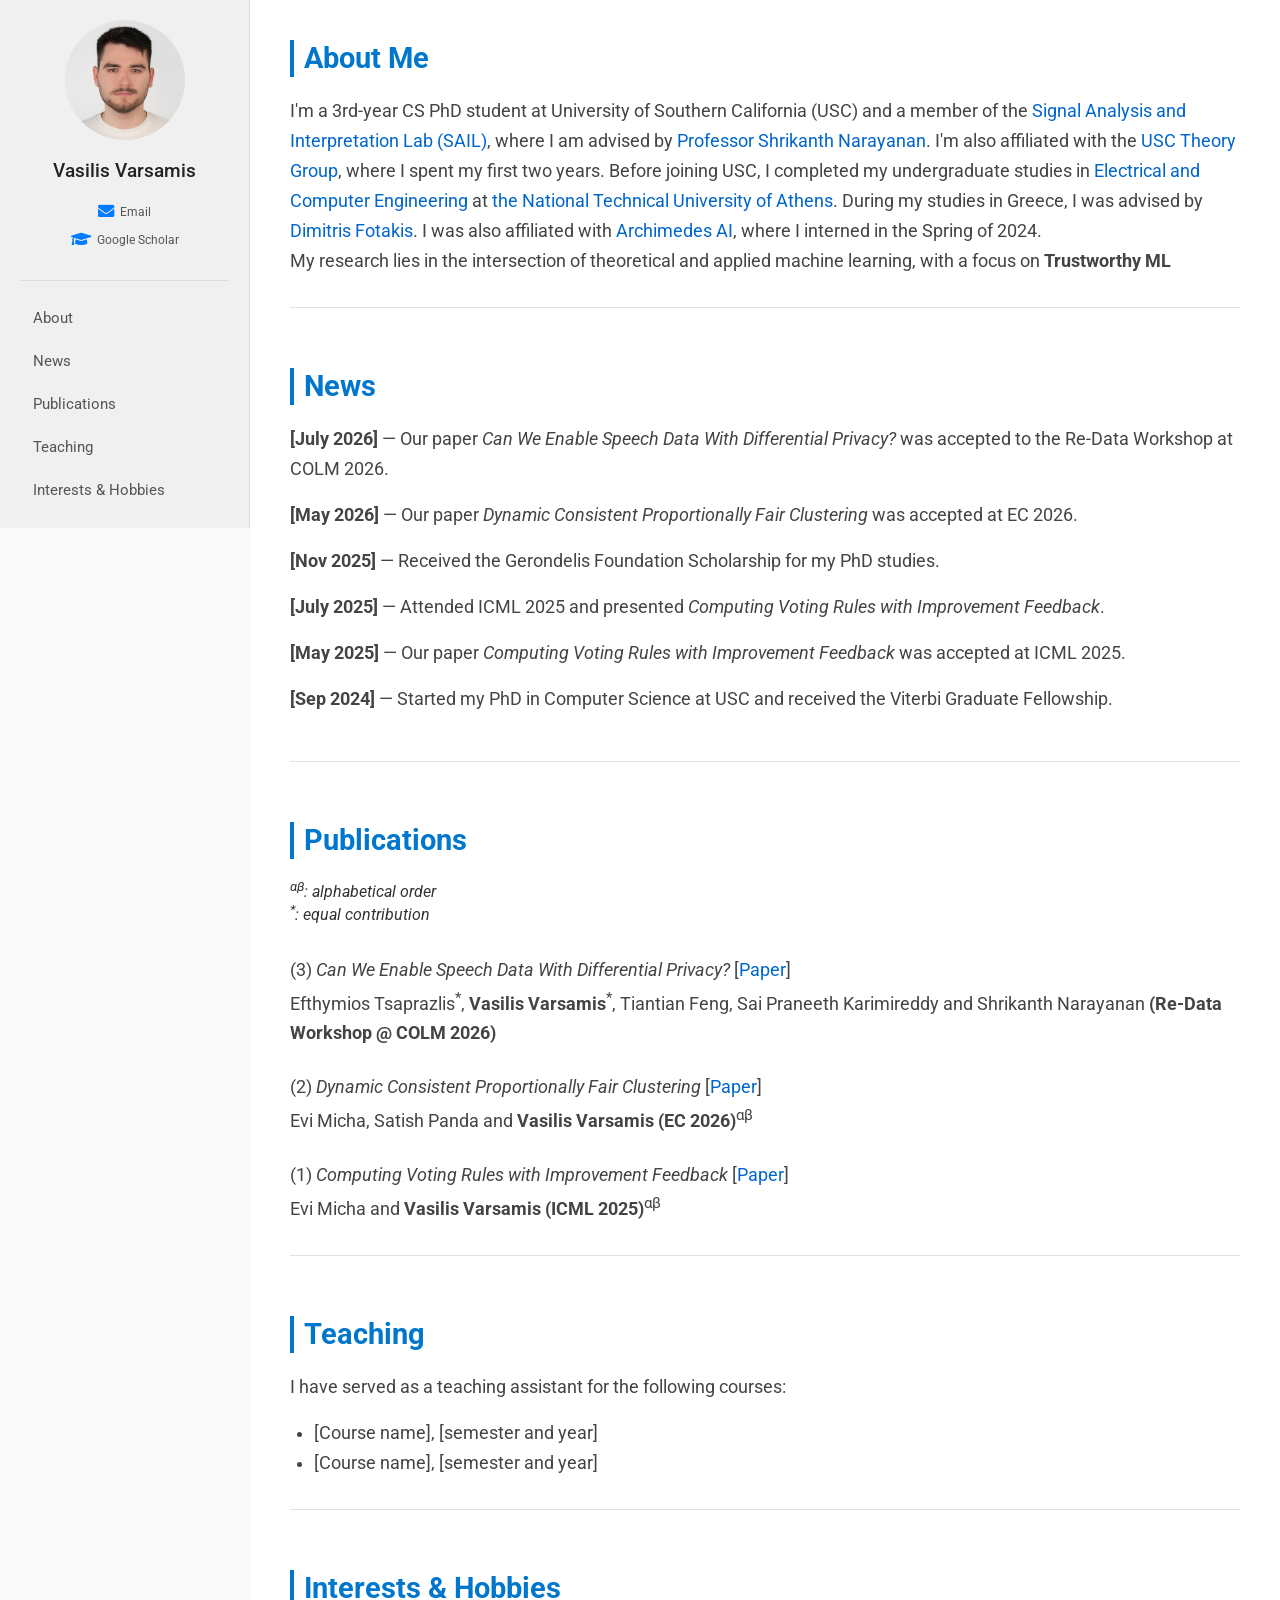
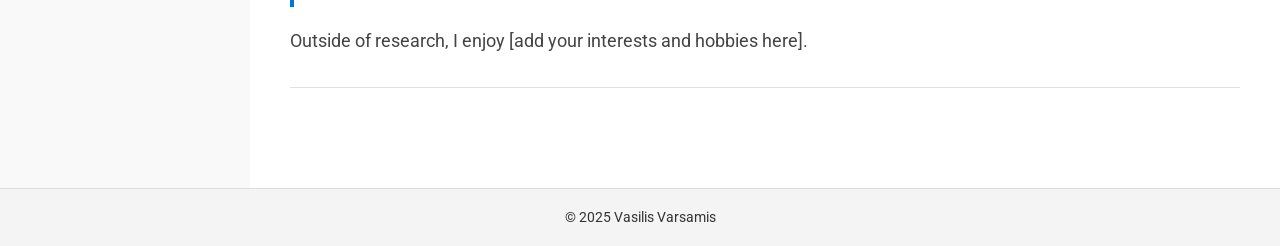
==== index.html @ f048202f "nav bar, new sections" ====
<!DOCTYPE html>
<html lang="en">
<head>
  <meta charset="UTF-8" />
  <meta name="viewport" content="width=device-width, initial-scale=1.0"/>
  <meta name="description" content="Vasilis Varsamis is a PhD student in Computer Science at the University of Southern California researching trustworthy machine learning." />
  <title>Vasilis Varsamis | Computer Science PhD Student</title>
  <link href="https://fonts.googleapis.com/css2?family=Roboto:wght@400;500&display=swap" rel="stylesheet"/>
  <link rel="stylesheet" href="https://cdnjs.cloudflare.com/ajax/libs/font-awesome/5.15.4/css/all.min.css"/>
  <link rel="stylesheet" href="styles.css"/>
</head>
<body>

<div class="container">
  <!-- Sidebar -->
  <aside class="sidebar">
    <img src="images/varsamis_photo.jpg" alt="Your Photo" class="profile-photo"/>
    <h1 class="name">Vasilis Varsamis</h1>
    <div class="contact-links">
      <div class="contact-item">
        <a href="mailto:varsamis@usc.edu" title="Email">
          <i class="fas fa-envelope"></i>
        </a>
        <span>Email</span>
      </div>
      <div class="contact-item">
        <a href="https://scholar.google.com/citations?hl=en&user=mpIuuyUAAAAJ" target="_blank" title="Google Scholar">
          <i class="fas fa-graduation-cap"></i>
        </a>
        <span>Google Scholar</span>
      </div>
    </div>
    <nav class="site-nav" aria-label="Main navigation">
      <a href="#about">About</a>
      <a href="#news">News</a>
      <a href="#publications">Publications</a>
      <a href="#teaching">Teaching</a>
      <a href="#interests">Interests &amp; Hobbies</a>
    </nav>
  </aside>

  <!-- Main content -->
  <main class="main-content">
    <section id="about" class="section">
      <div class="section-header">
        <h2 class="section-title">About Me</h2>
      </div>
      <div class="section-body">
        <p class="section-text">
          I'm a 3rd-year CS PhD student at University of Southern California (USC) and a member of the <a href="https://sail.usc.edu/">Signal Analysis and Interpretation Lab (SAIL)</a>, where I am advised by <a href="https://sail.usc.edu/people/shri.html">Professor Shrikanth Narayanan</a>.
          I'm also affiliated with the <a href="https://viterbi-web.usc.edu/~cstheory/">USC Theory Group</a>, where I spent my first two years.  Before joining USC, I completed my undergraduate studies in 
          <a href="https://www.ece.ntua.gr/en">Electrical and Computer Engineering</a> at 
          <a href="https://www.ntua.gr/en/">the National Technical University of Athens</a>. During my studies in Greece, I was advised by 
          <a href="http://www.softlab.ntua.gr/~fotakis/">Dimitris Fotakis</a>. 
          I was also affiliated with <a href = "https://archimedesai.gr/en/"> Archimedes AI</a>, where I interned
          in the Spring of 2024.
          <br/>
          My research lies in the intersection of theoretical and applied machine learning, with a focus on <strong>Trustworthy ML</strong> 
        </p>
      </div>
    </section>

      <section id="news" class="section">
      <div class="section-header">
        <h2 class="section-title">News</h2>
      </div>
      <div class="section-body">
        <ul style="list-style: none; padding-left: 0; margin: 0;">
          <li class="section-text" style="margin-bottom: 1rem;">
            <strong>[July 2026]</strong> &mdash; Our paper
            <em>Can We Enable Speech Data With Differential Privacy?</em>
            was accepted to the Re-Data Workshop at COLM 2026.
          </li>
          <li class="section-text" style="margin-bottom: 1rem;">
            <strong>[May 2026]</strong> &mdash; Our paper
            <em>Dynamic Consistent Proportionally Fair Clustering</em>
            was accepted at EC 2026.
          </li>
          <li class="section-text" style="margin-bottom: 1rem;">
            <strong>[Nov 2025]</strong> &mdash; Received the Gerondelis Foundation Scholarship for my PhD studies.
          </li>
          <li class="section-text" style="margin-bottom: 1rem;">
            <strong>[July 2025]</strong> &mdash; Attended ICML 2025 and presented
            <em>Computing Voting Rules with Improvement Feedback</em>.
          </li>
          <li class="section-text" style="margin-bottom: 1rem;">
            <strong>[May 2025]</strong> &mdash; Our paper
            <em>Computing Voting Rules with Improvement Feedback</em>
            was accepted at ICML 2025.
          </li>
          <li class="section-text" style="margin-bottom: 1rem;">
            <strong>[Sep 2024]</strong> &mdash; Started my PhD in Computer Science at USC and received the Viterbi Graduate Fellowship.
          </li>
          <!--
          <li class="section-text" style="margin-bottom: 1rem;">
            <strong>[MMM YYYY]</strong> &mdash; [EVENT].
          </li>
          -->
        </ul>
      </div>
    </section>
      <section id="publications" class="section">
      <div class="section-header">
        <h2 class="section-title">Publications</h2>
        <p class="section-note" style="margin-bottom: 2rem;">
          <em><sup>&alpha;&beta;</sup>: alphabetical order</em><br />
          <em><sup>*</sup>: equal contribution</em>
        </p>
      </div>
      <div class="section-body">
        <p class="section-text" style="margin-bottom: 1.5rem;">
          (3) <em>Can We Enable Speech Data With Differential Privacy?</em>
          [<a href="#">Paper</a>]<br />
          Efthymios Tsaprazlis<sup>*</sup>, <strong>Vasilis Varsamis</strong><sup>*</sup>,
          Tiantian Feng, Sai Praneeth Karimireddy and Shrikanth Narayanan
          <strong>(Re-Data Workshop @ COLM 2026)</strong>
        </p>
        <p class="section-text" style="margin-bottom: 1.5rem;">
          (2) <em>Dynamic Consistent Proportionally Fair Clustering</em>
          [<a href="#">Paper</a>]<br />
          Evi Micha, Satish Panda and <strong>Vasilis Varsamis</strong>
          <strong>(EC 2026)</strong><sup>&alpha;&beta;</sup>
        </p>
        <p class="section-text">
          (1) <em>Computing Voting Rules with Improvement Feedback</em>
          [<a href="https://arxiv.org/abs/2502.12542">Paper</a>]<br />
          Evi Micha and <strong>Vasilis Varsamis</strong>
          <strong>(ICML 2025)</strong><sup>&alpha;&beta;</sup>
        </p>
      </div>
    </section>

    <section id="teaching" class="section">
      <div class="section-header">
        <h2 class="section-title">Teaching</h2>
      </div>
      <div class="section-body">
        <p class="section-text">
          I have served as a teaching assistant for the following courses:
        </p>
        <ul class="section-list">
          <li class="section-text">[Course name], [semester and year]</li>
          <li class="section-text">[Course name], [semester and year]</li>
        </ul>
      </div>
    </section>

    <section id="interests" class="section">
      <div class="section-header">
        <h2 class="section-title">Interests &amp; Hobbies</h2>
      </div>
      <div class="section-body">
        <p class="section-text">
          Outside of research, I enjoy [add your interests and hobbies here].
        </p>
      </div>
    </section>
  </main>
</div>

<footer>
  <p>&copy; 2025 Vasilis Varsamis</p>
</footer>

</body>
</html>
---- styles.css ----
* {
  margin: 0;
  padding: 0;
  box-sizing: border-box;
}

html, body {
  height: 100%;
}

body {
  font-family: 'Roboto', sans-serif;
  background-color: #f9f9f9;
  color: #333;
}

.container {
  display: flex;
  min-height: 100vh;
  flex-direction: row;
  align-items: flex-start;
}

/* Sidebar */
.sidebar {
  width: 250px;
  background-color: #f0f0f0;
  padding: 20px;
  text-align: center;
  border-right: 1px solid #ddd;
}

.profile-photo {
  width: 120px;
  height: 120px;
  border-radius: 50%;
  object-fit: cover;
  margin-bottom: 15px;
}

.name {
  font-size: 1.2em;
  font-weight: 500;
  margin-bottom: 20px;
  color: #222;
}

/* Contact */
.contact-links {
  font-size: 0.85em;
}

.contact-item {
  display: flex;
  align-items: center;
  justify-content: center;
  margin: 8px 0;
  gap: 6px;
  color: #555;
}

.contact-item a {
  color: #007bff;
  font-size: 1.2em;
  text-decoration: none;
  transition: transform 0.2s ease;
}

.contact-item a:hover {
  color: #0056b3;
  transform: scale(1.15);
}

.contact-item span {
  font-size: 0.9em;
}

.site-nav {
  display: flex;
  flex-direction: column;
  gap: 8px;
  margin-top: 30px;
  padding-top: 20px;
  border-top: 1px solid #ddd;
  text-align: left;
}

.site-nav a {
  display: block;
  padding: 8px 10px;
  border-left: 3px solid transparent;
  color: #555;
  font-size: 0.95em;
}

.site-nav a:hover,
.site-nav a:focus {
  color: #0066cc;
  border-left-color: #0077cc;
  background-color: #e7f2fb;
}

/* Main Content */
.main-content {
  flex: 1;
  padding: 40px;
  background-color: white;
}

/* Section layout */
.section {
  margin-bottom: 60px;
  padding-bottom: 30px;
  border-bottom: 1px solid #e0e0e0;
}

.section-title {
  display: block;
  font-size: 1.8em;
  margin-bottom: 20px;
  color: #0077cc;
  border-left: 4px solid #0077cc;
  padding-left: 10px;
  width: 100%;
  line-height: 1.3;
}

.section-text {
  font-size: 1.1em;
  line-height: 1.7;
  color: #444;
}

.section-list {
  margin: 1rem 0 0 1.5rem;
}

a {
  color: #0066cc;
  text-decoration: none;
  border-bottom: 1px dotted transparent;
  transition: all 0.2s ease;
}

a:hover {
  color: #003f7f;
  border-bottom: 1px dotted #003f7f;
}

/* Footer */
footer {
  text-align: center;
  padding: 20px;
  font-size: 0.9em;
  background: #f4f4f4;
  border-top: 1px solid #ddd;
}

@media (max-width: 700px) {
  .container {
    display: block;
  }

  .sidebar {
    width: 100%;
    border-right: 0;
    border-bottom: 1px solid #ddd;
  }

  .site-nav {
    flex-direction: row;
    flex-wrap: wrap;
    justify-content: center;
    text-align: center;
  }

  .site-nav a {
    border-left: 0;
    border-bottom: 3px solid transparent;
  }

  .site-nav a:hover,
  .site-nav a:focus {
    border-bottom-color: #0077cc;
    border-left-color: transparent;
  }

  .main-content {
    padding: 28px 20px;
  }
}
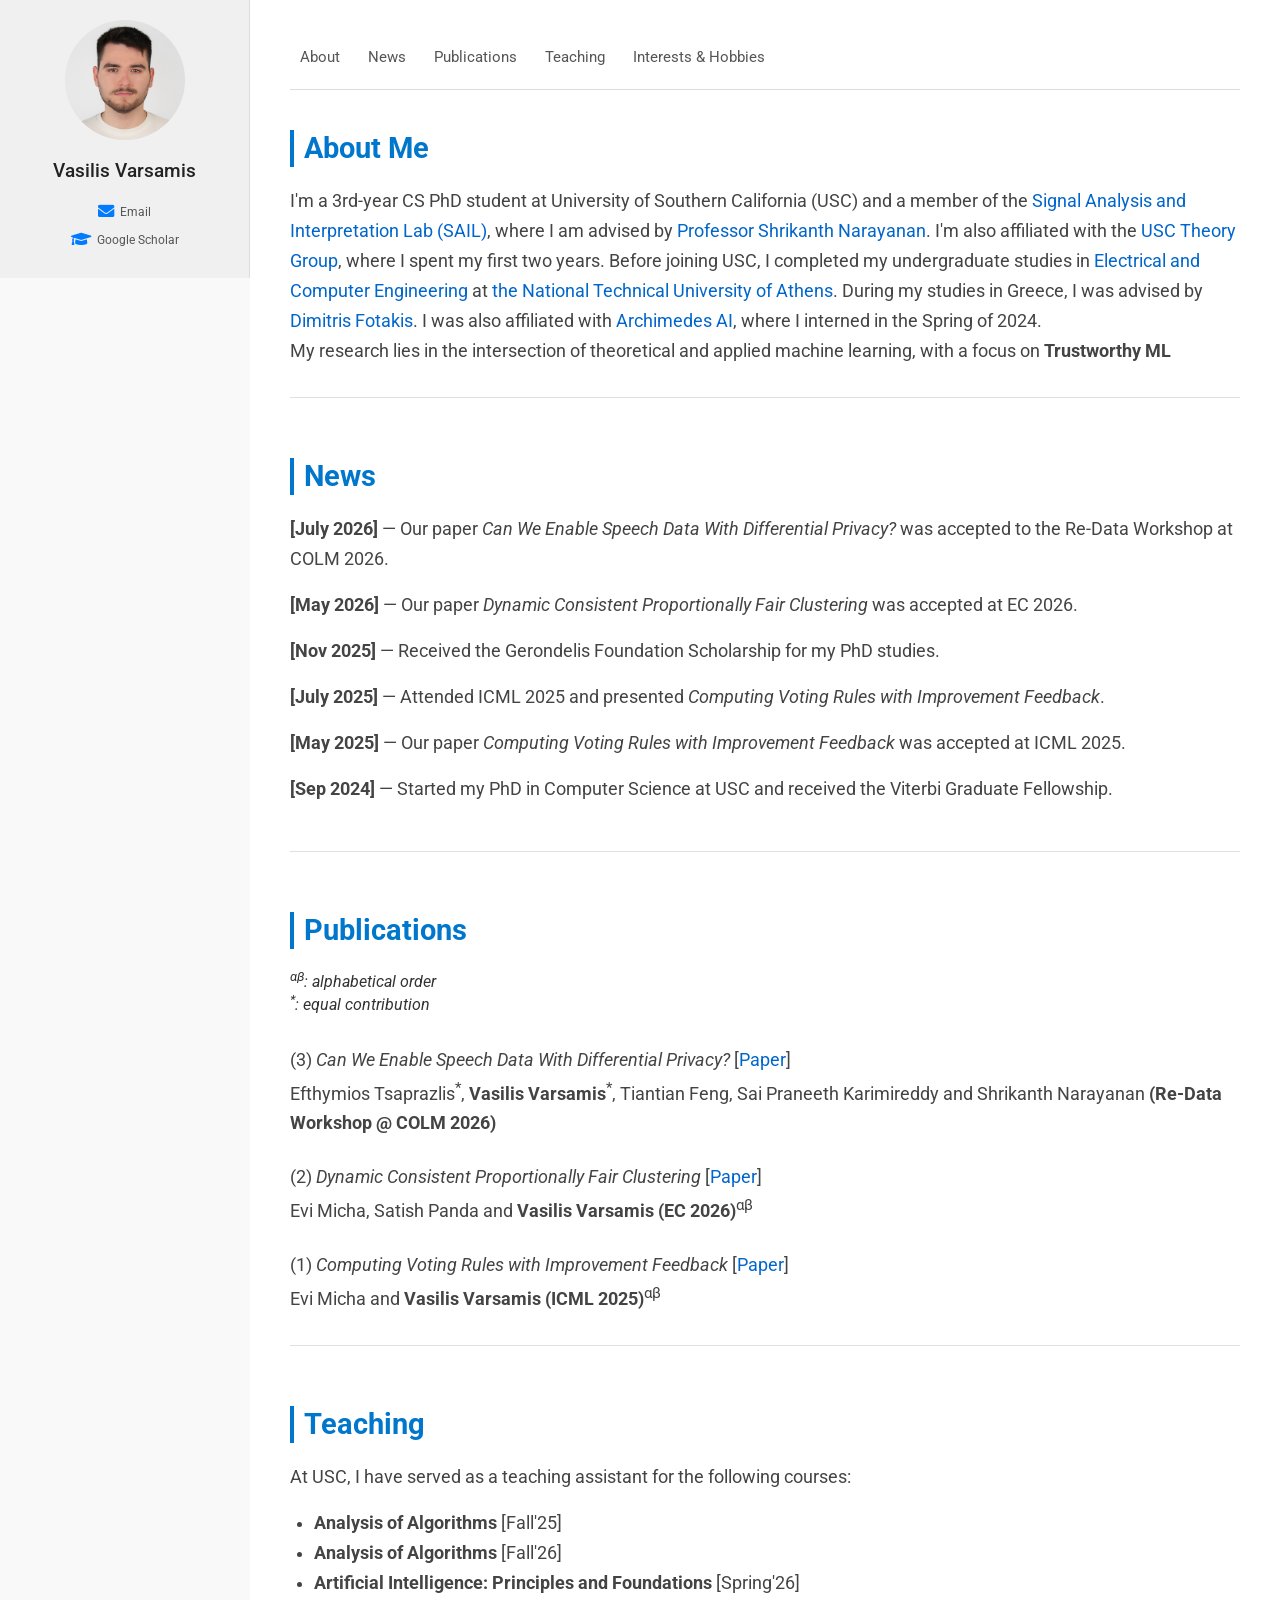
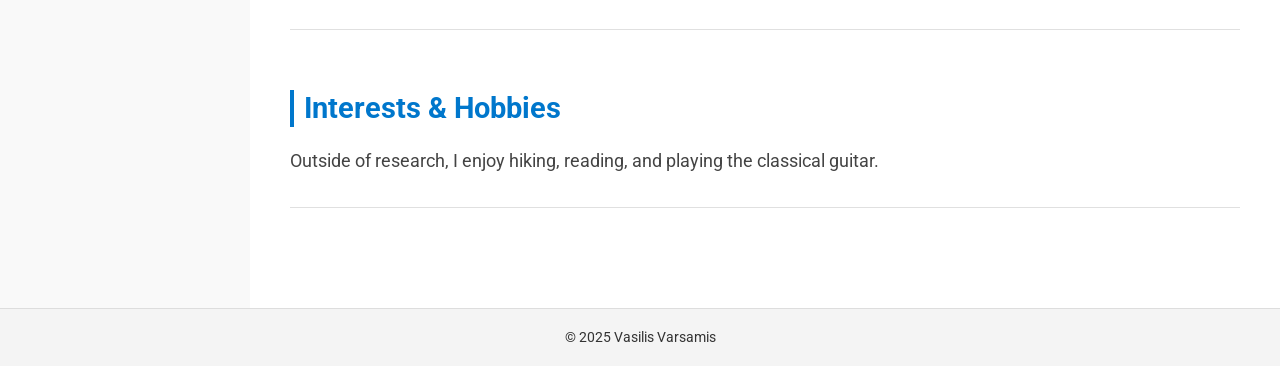
==== commit 4dc72cb8: "changes" ====
--- a/index.html
+++ b/index.html
@@ -30,6 +30,10 @@
         <span>Google Scholar</span>
       </div>
     </div>
+  </aside>
+
+  <!-- Main content -->
+  <main class="main-content">
     <nav class="site-nav" aria-label="Main navigation">
       <a href="#about">About</a>
       <a href="#news">News</a>
@@ -37,10 +41,7 @@
       <a href="#teaching">Teaching</a>
       <a href="#interests">Interests &amp; Hobbies</a>
     </nav>
-  </aside>
 
-  <!-- Main content -->
-  <main class="main-content">
     <section id="about" class="section">
       <div class="section-header">
         <h2 class="section-title">About Me</h2>
@@ -136,11 +137,12 @@
       </div>
       <div class="section-body">
         <p class="section-text">
-          I have served as a teaching assistant for the following courses:
+          At USC, I have served as a teaching assistant for the following courses:
         </p>
         <ul class="section-list">
-          <li class="section-text">[Course name], [semester and year]</li>
-          <li class="section-text">[Course name], [semester and year]</li>
+          <li class="section-text"><strong>Analysis of Algorithms</strong> [Fall'25]</li>
+          <li class="section-text"><strong>Analysis of Algorithms</strong> [Fall'26]</li>
+          <li class="section-text"><strong>Artificial Intelligence: Principles and Foundations</strong> [Spring'26]</li>
         </ul>
       </div>
     </section>
@@ -151,7 +153,7 @@
       </div>
       <div class="section-body">
         <p class="section-text">
-          Outside of research, I enjoy [add your interests and hobbies here].
+          Outside of research, I enjoy hiking, reading, and playing the classical guitar.
         </p>
       </div>
     </section>
--- a/styles.css
+++ b/styles.css
@@ -77,18 +77,18 @@
 
 .site-nav {
   display: flex;
-  flex-direction: column;
-  gap: 8px;
-  margin-top: 30px;
-  padding-top: 20px;
-  border-top: 1px solid #ddd;
-  text-align: left;
+  flex-wrap: wrap;
+  gap: 4px 8px;
+  margin-bottom: 40px;
+  padding-bottom: 12px;
+  border-bottom: 1px solid #ddd;
+  text-align: center;
 }
 
 .site-nav a {
   display: block;
   padding: 8px 10px;
-  border-left: 3px solid transparent;
+  border-bottom: 3px solid transparent;
   color: #555;
   font-size: 0.95em;
 }
@@ -96,7 +96,7 @@
 .site-nav a:hover,
 .site-nav a:focus {
   color: #0066cc;
-  border-left-color: #0077cc;
+  border-bottom-color: #0077cc;
   background-color: #e7f2fb;
 }
 
@@ -168,21 +168,7 @@
   }
 
   .site-nav {
-    flex-direction: row;
-    flex-wrap: wrap;
     justify-content: center;
-    text-align: center;
-  }
-
-  .site-nav a {
-    border-left: 0;
-    border-bottom: 3px solid transparent;
-  }
-
-  .site-nav a:hover,
-  .site-nav a:focus {
-    border-bottom-color: #0077cc;
-    border-left-color: transparent;
   }
 
   .main-content {
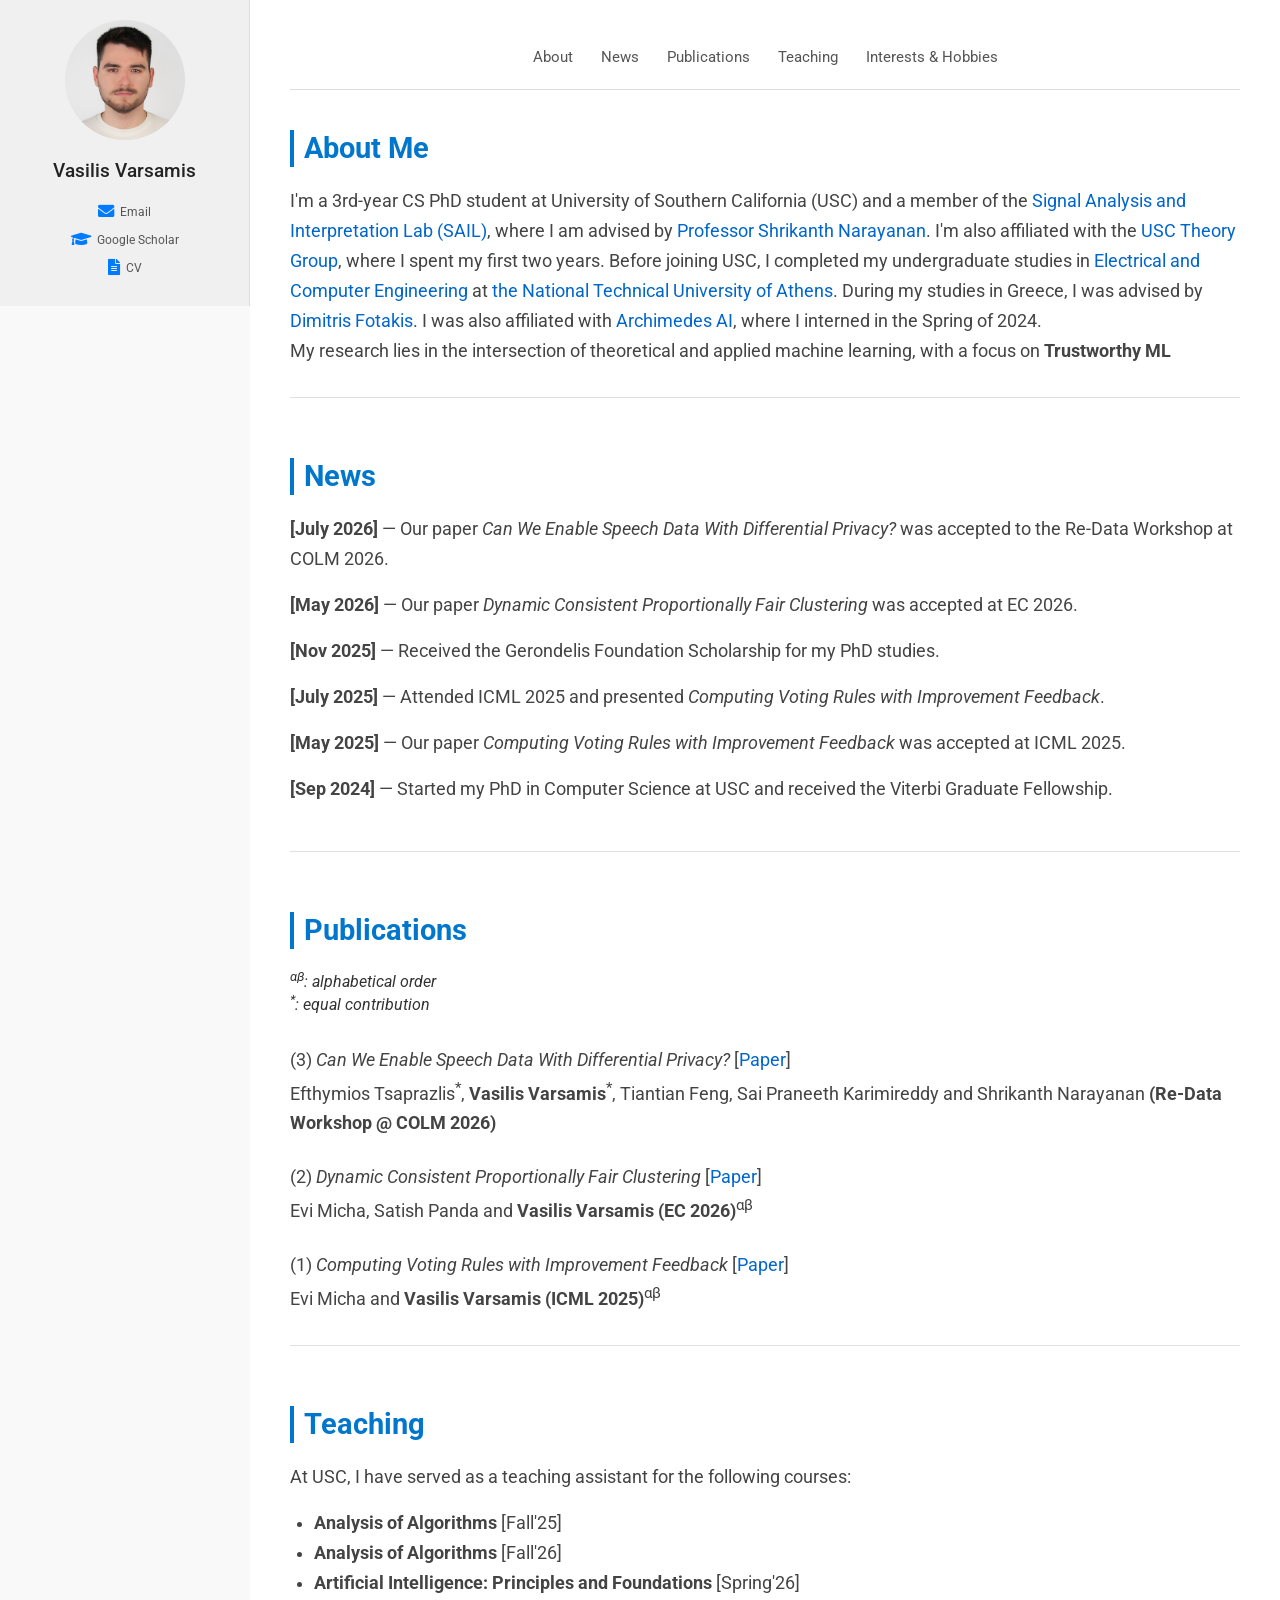
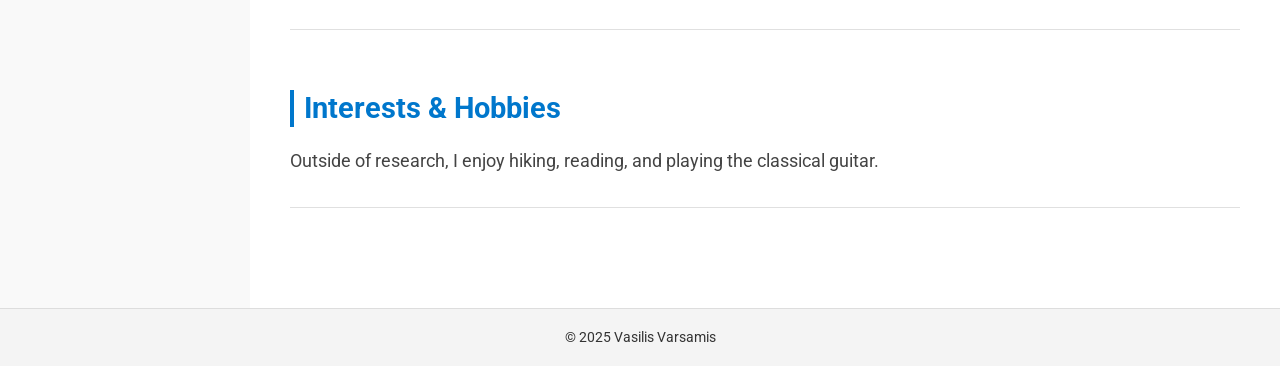
==== commit b953adf5: "fixed bug navbar" ====
--- a/index.html
+++ b/index.html
@@ -28,6 +28,12 @@
           <i class="fas fa-graduation-cap"></i>
         </a>
         <span>Google Scholar</span>
+      </div>
+      <div class="contact-item">
+        <a href="cv.pdf" target="_blank" rel="noopener" title="Curriculum Vitae">
+          <i class="fas fa-file-alt"></i>
+        </a>
+        <span>CV</span>
       </div>
     </div>
   </aside>
--- a/styles.css
+++ b/styles.css
@@ -77,7 +77,10 @@
 
 .site-nav {
   display: flex;
-  flex-wrap: wrap;
+  flex-direction: row;
+  align-items: center;
+  justify-content: center;
+  flex-wrap: nowrap;
   gap: 4px 8px;
   margin-bottom: 40px;
   padding-bottom: 12px;
@@ -168,6 +171,7 @@
   }
 
   .site-nav {
+    flex-wrap: wrap;
     justify-content: center;
   }
 
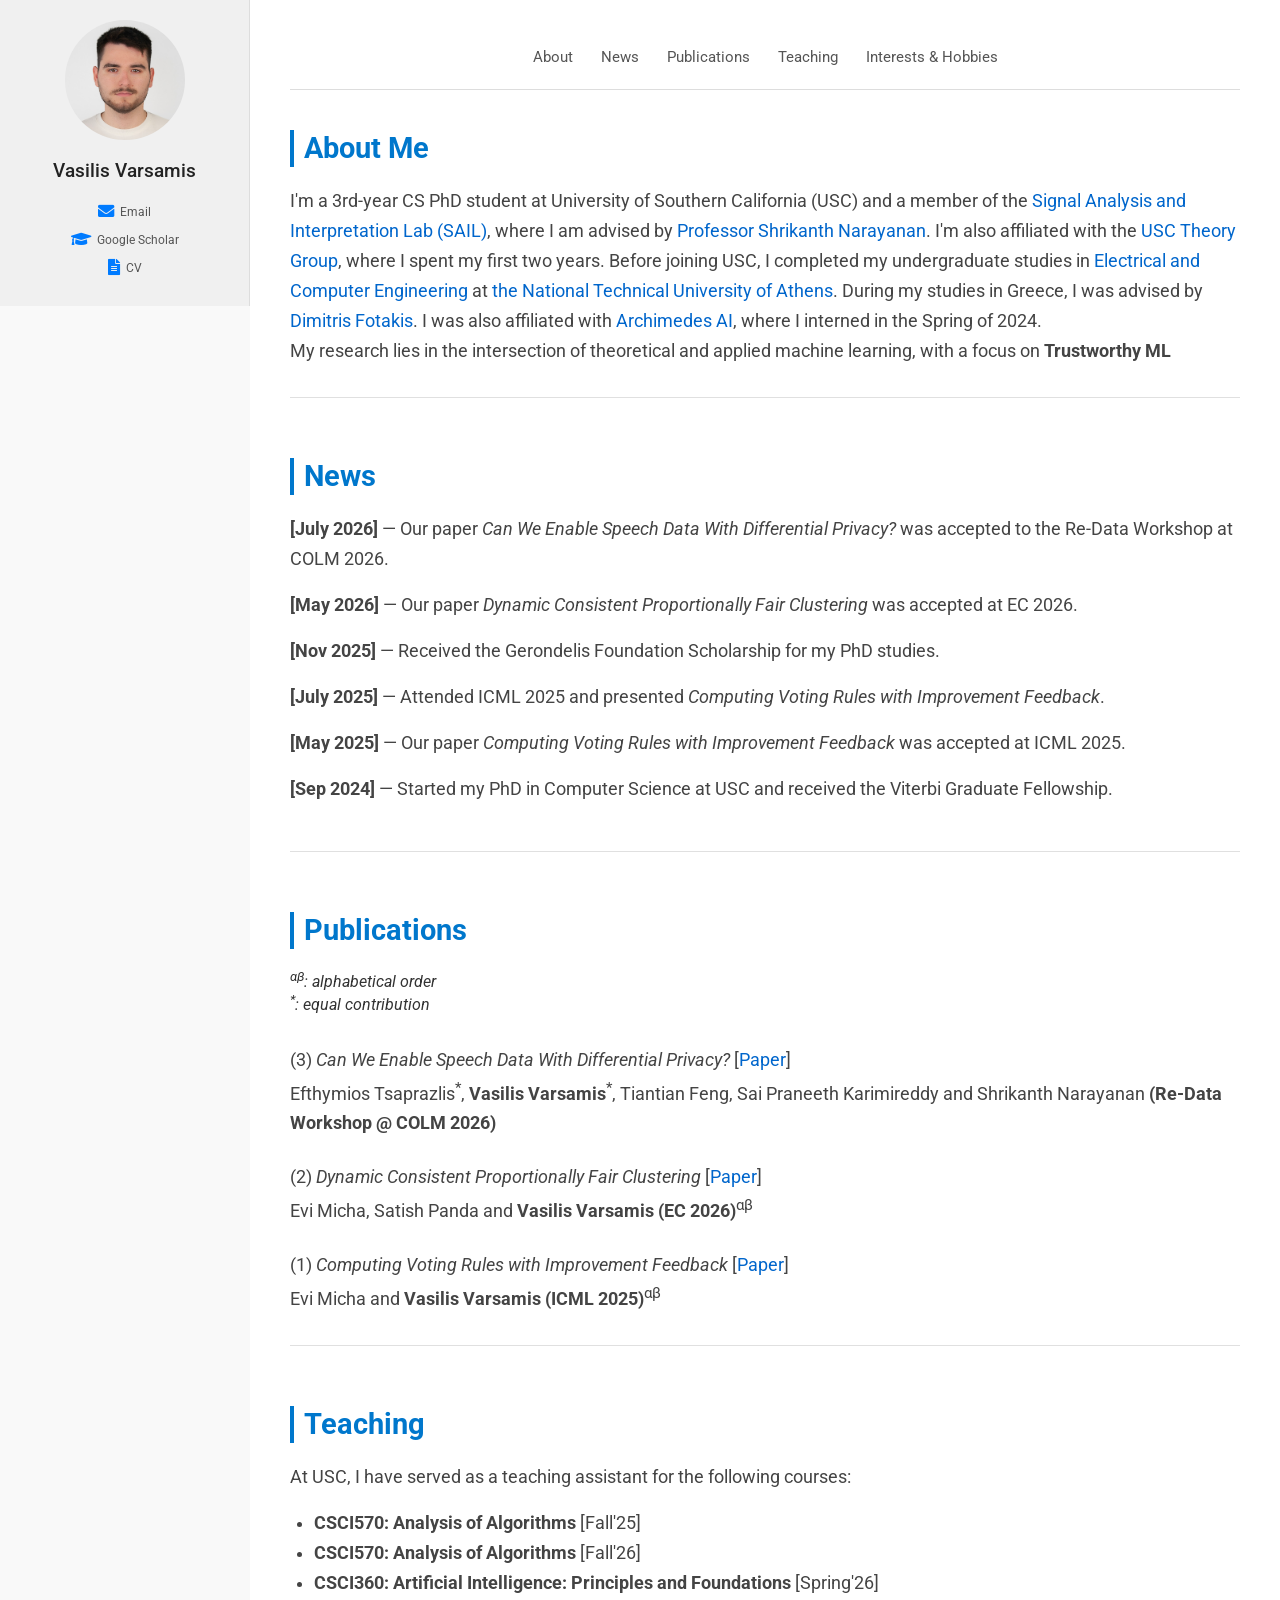
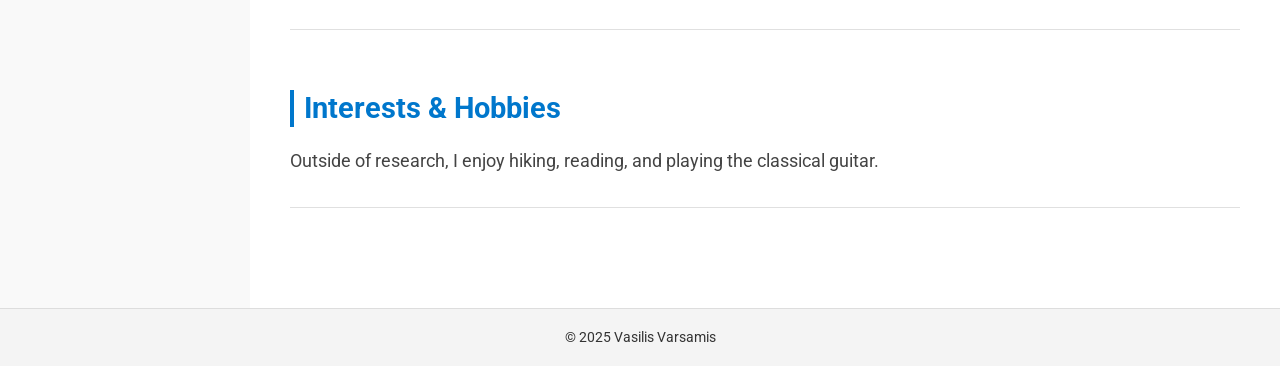
==== commit c1093ea9: "changed courses" ====
--- a/index.html
+++ b/index.html
@@ -146,9 +146,9 @@
           At USC, I have served as a teaching assistant for the following courses:
         </p>
         <ul class="section-list">
-          <li class="section-text"><strong>Analysis of Algorithms</strong> [Fall'25]</li>
-          <li class="section-text"><strong>Analysis of Algorithms</strong> [Fall'26]</li>
-          <li class="section-text"><strong>Artificial Intelligence: Principles and Foundations</strong> [Spring'26]</li>
+          <li class="section-text"><strong>CSCI570: Analysis of Algorithms</strong> [Fall'25]</li>
+          <li class="section-text"><strong>CSCI570: Analysis of Algorithms</strong> [Fall'26]</li>
+          <li class="section-text"><strong>CSCI360: Artificial Intelligence: Principles and Foundations</strong> [Spring'26]</li>
         </ul>
       </div>
     </section>
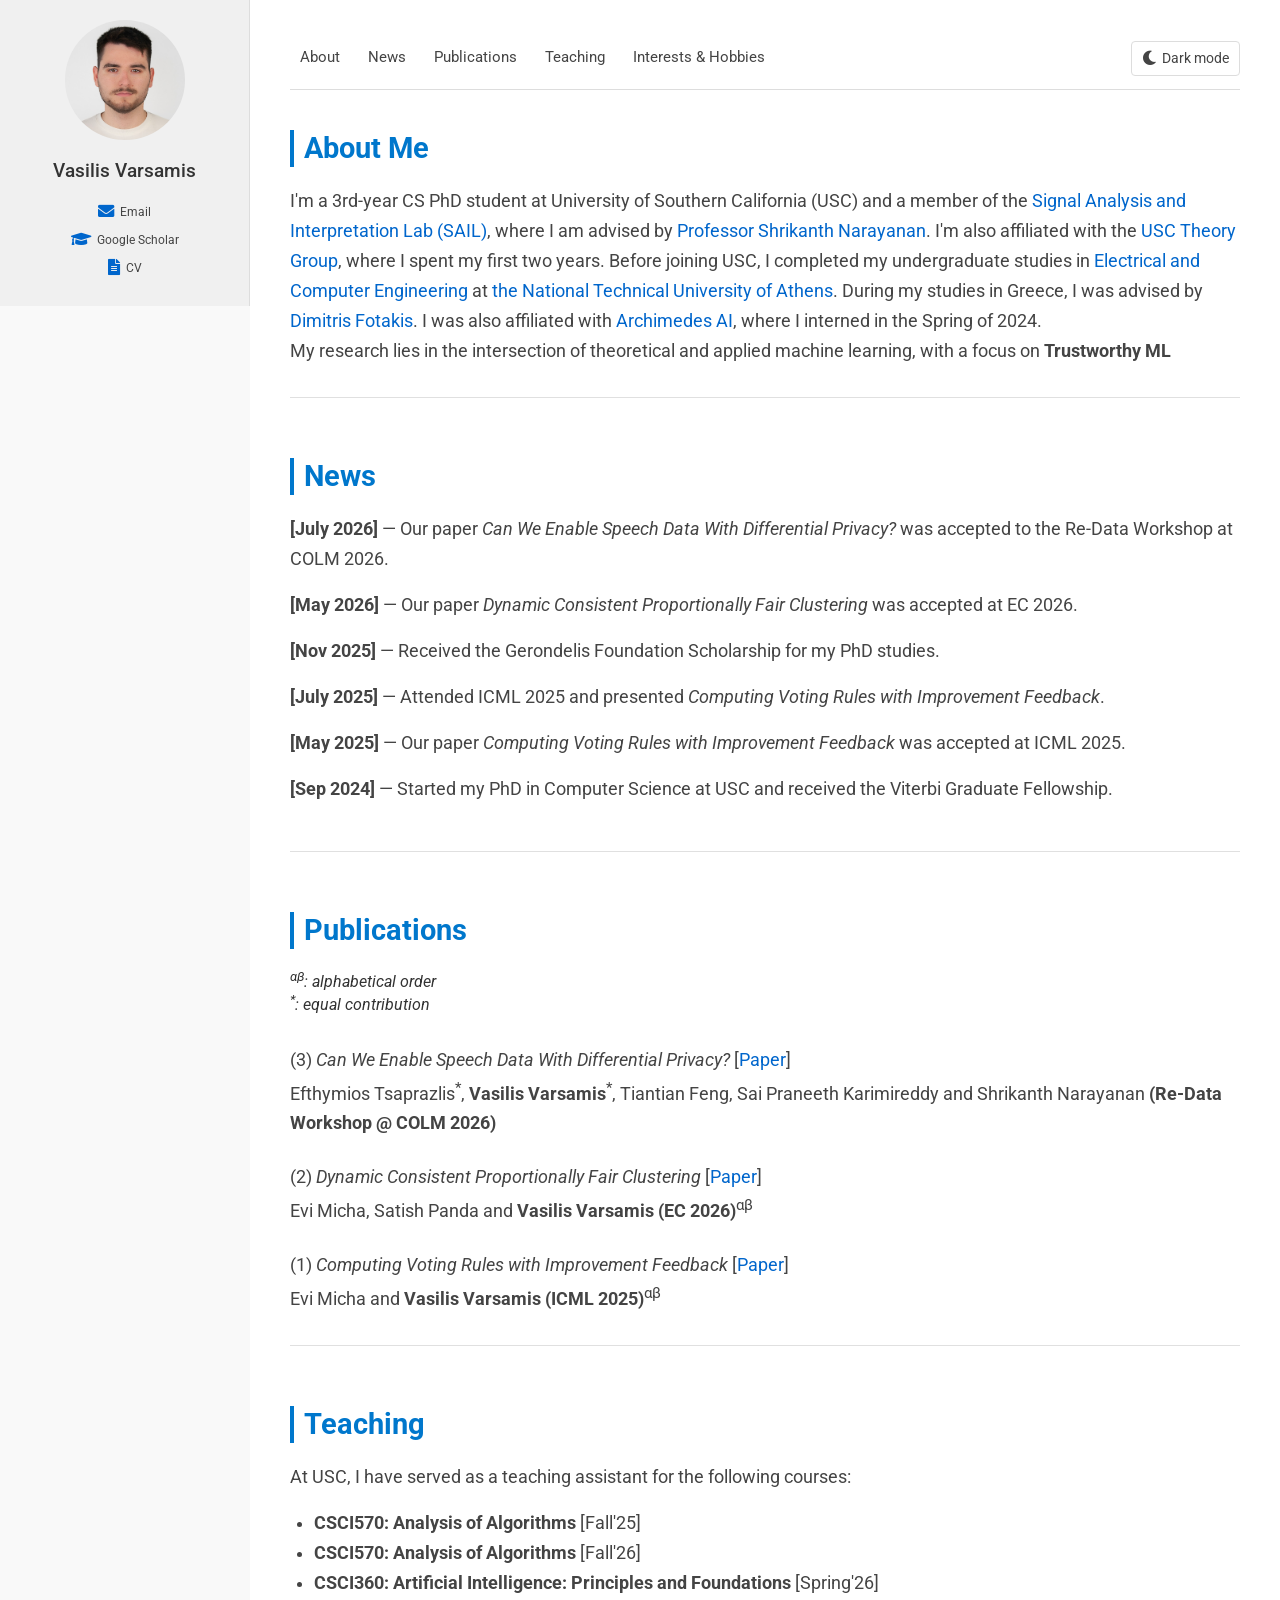
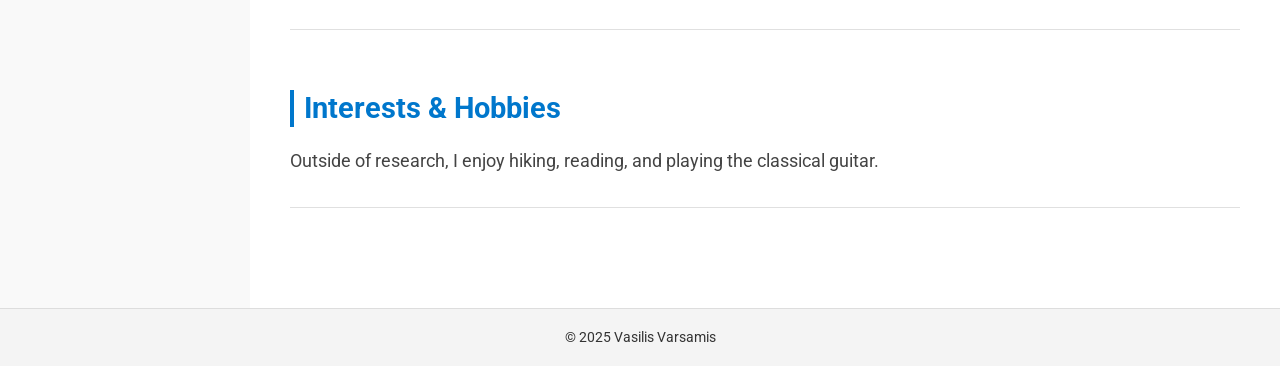
==== commit 53342545: "dark mode toggle" ====
--- a/index.html
+++ b/index.html
@@ -46,6 +46,10 @@
       <a href="#publications">Publications</a>
       <a href="#teaching">Teaching</a>
       <a href="#interests">Interests &amp; Hobbies</a>
+      <button class="theme-toggle" type="button" aria-pressed="false" aria-label="Switch to dark mode">
+        <i class="fas fa-moon" aria-hidden="true"></i>
+        <span>Dark mode</span>
+      </button>
     </nav>
 
     <section id="about" class="section">
@@ -170,5 +174,28 @@
   <p>&copy; 2025 Vasilis Varsamis</p>
 </footer>
 
+<script>
+  const themeToggle = document.querySelector('.theme-toggle');
+  const savedTheme = localStorage.getItem('theme');
+
+  function updateThemeButton(isDark) {
+    themeToggle.setAttribute('aria-pressed', String(isDark));
+    themeToggle.setAttribute('aria-label', isDark ? 'Switch to light mode' : 'Switch to dark mode');
+    themeToggle.querySelector('span').textContent = isDark ? 'Light mode' : 'Dark mode';
+    themeToggle.querySelector('i').className = isDark ? 'fas fa-sun' : 'fas fa-moon';
+  }
+
+  if (savedTheme === 'dark') {
+    document.body.classList.add('dark-mode');
+    updateThemeButton(true);
+  }
+
+  themeToggle.addEventListener('click', () => {
+    const isDark = document.body.classList.toggle('dark-mode');
+    localStorage.setItem('theme', isDark ? 'dark' : 'light');
+    updateThemeButton(isDark);
+  });
+</script>
+
 </body>
 </html>
--- a/styles.css
+++ b/styles.css
@@ -4,14 +4,43 @@
   box-sizing: border-box;
 }
 
+:root {
+  --page-background: #f9f9f9;
+  --surface: #ffffff;
+  --sidebar-background: #f0f0f0;
+  --footer-background: #f4f4f4;
+  --text: #333333;
+  --muted-text: #444444;
+  --border: #dddddd;
+  --section-border: #e0e0e0;
+  --accent: #0077cc;
+  --link: #0066cc;
+  --hover-background: #e7f2fb;
+}
+
+body.dark-mode {
+  --page-background: #181c22;
+  --surface: #222831;
+  --sidebar-background: #1d232b;
+  --footer-background: #171b21;
+  --text: #e8edf2;
+  --muted-text: #c4ccd5;
+  --border: #3b4652;
+  --section-border: #3b4652;
+  --accent: #6bb6f2;
+  --link: #78bdf2;
+  --hover-background: #293d50;
+}
+
 html, body {
   height: 100%;
 }
 
 body {
   font-family: 'Roboto', sans-serif;
-  background-color: #f9f9f9;
-  color: #333;
+  background-color: var(--page-background);
+  color: var(--text);
+  transition: background-color 0.2s ease, color 0.2s ease;
 }
 
 .container {
@@ -24,10 +53,10 @@
 /* Sidebar */
 .sidebar {
   width: 250px;
-  background-color: #f0f0f0;
+  background-color: var(--sidebar-background);
   padding: 20px;
   text-align: center;
-  border-right: 1px solid #ddd;
+  border-right: 1px solid var(--border);
 }
 
 .profile-photo {
@@ -42,7 +71,7 @@
   font-size: 1.2em;
   font-weight: 500;
   margin-bottom: 20px;
-  color: #222;
+  color: var(--text);
 }
 
 /* Contact */
@@ -56,18 +85,18 @@
   justify-content: center;
   margin: 8px 0;
   gap: 6px;
-  color: #555;
+  color: var(--muted-text);
 }
 
 .contact-item a {
-  color: #007bff;
+  color: var(--link);
   font-size: 1.2em;
   text-decoration: none;
   transition: transform 0.2s ease;
 }
 
 .contact-item a:hover {
-  color: #0056b3;
+  color: var(--accent);
   transform: scale(1.15);
 }
 
@@ -79,50 +108,72 @@
   display: flex;
   flex-direction: row;
   align-items: center;
-  justify-content: center;
+  justify-content: flex-start;
   flex-wrap: nowrap;
   gap: 4px 8px;
   margin-bottom: 40px;
   padding-bottom: 12px;
-  border-bottom: 1px solid #ddd;
-  text-align: center;
+  border-bottom: 1px solid var(--border);
+  text-align: left;
 }
 
 .site-nav a {
   display: block;
   padding: 8px 10px;
   border-bottom: 3px solid transparent;
-  color: #555;
+  color: var(--muted-text);
   font-size: 0.95em;
 }
 
 .site-nav a:hover,
 .site-nav a:focus {
-  color: #0066cc;
-  border-bottom-color: #0077cc;
-  background-color: #e7f2fb;
+  color: var(--link);
+  border-bottom-color: var(--accent);
+  background-color: var(--hover-background);
+}
+
+.theme-toggle {
+  display: inline-flex;
+  align-items: center;
+  gap: 6px;
+  margin-left: auto;
+  padding: 8px 10px;
+  border: 1px solid var(--border);
+  border-radius: 4px;
+  background-color: var(--surface);
+  color: var(--muted-text);
+  font: inherit;
+  font-size: 0.9em;
+  cursor: pointer;
+}
+
+.theme-toggle:hover,
+.theme-toggle:focus-visible {
+  color: var(--link);
+  border-color: var(--accent);
+  background-color: var(--hover-background);
 }
 
 /* Main Content */
 .main-content {
   flex: 1;
   padding: 40px;
-  background-color: white;
+  background-color: var(--surface);
 }
 
 /* Section layout */
 .section {
   margin-bottom: 60px;
   padding-bottom: 30px;
-  border-bottom: 1px solid #e0e0e0;
+  border-bottom: 1px solid var(--section-border);
 }
 
 .section-title {
   display: block;
   font-size: 1.8em;
   margin-bottom: 20px;
-  color: #0077cc;
-  border-left: 4px solid #0077cc;
+  color: var(--accent);
+  border-left: 4px solid var(--accent);
   padding-left: 10px;
   width: 100%;
   line-height: 1.3;
@@ -131,7 +182,7 @@
 .section-text {
   font-size: 1.1em;
   line-height: 1.7;
-  color: #444;
+  color: var(--muted-text);
 }
 
 .section-list {
@@ -139,15 +190,15 @@
 }
 
 a {
-  color: #0066cc;
+  color: var(--link);
   text-decoration: none;
   border-bottom: 1px dotted transparent;
   transition: all 0.2s ease;
 }
 
 a:hover {
-  color: #003f7f;
-  border-bottom: 1px dotted #003f7f;
+  color: var(--accent);
+  border-bottom: 1px dotted var(--accent);
 }
 
 /* Footer */
@@ -155,8 +206,8 @@
   text-align: center;
   padding: 20px;
   font-size: 0.9em;
-  background: #f4f4f4;
-  border-top: 1px solid #ddd;
+  background: var(--footer-background);
+  border-top: 1px solid var(--border);
 }
 
 @media (max-width: 700px) {
@@ -172,7 +223,11 @@
 
   .site-nav {
     flex-wrap: wrap;
-    justify-content: center;
+    justify-content: flex-start;
+  }
+
+  .theme-toggle {
+    margin-left: 0;
   }
 
   .main-content {
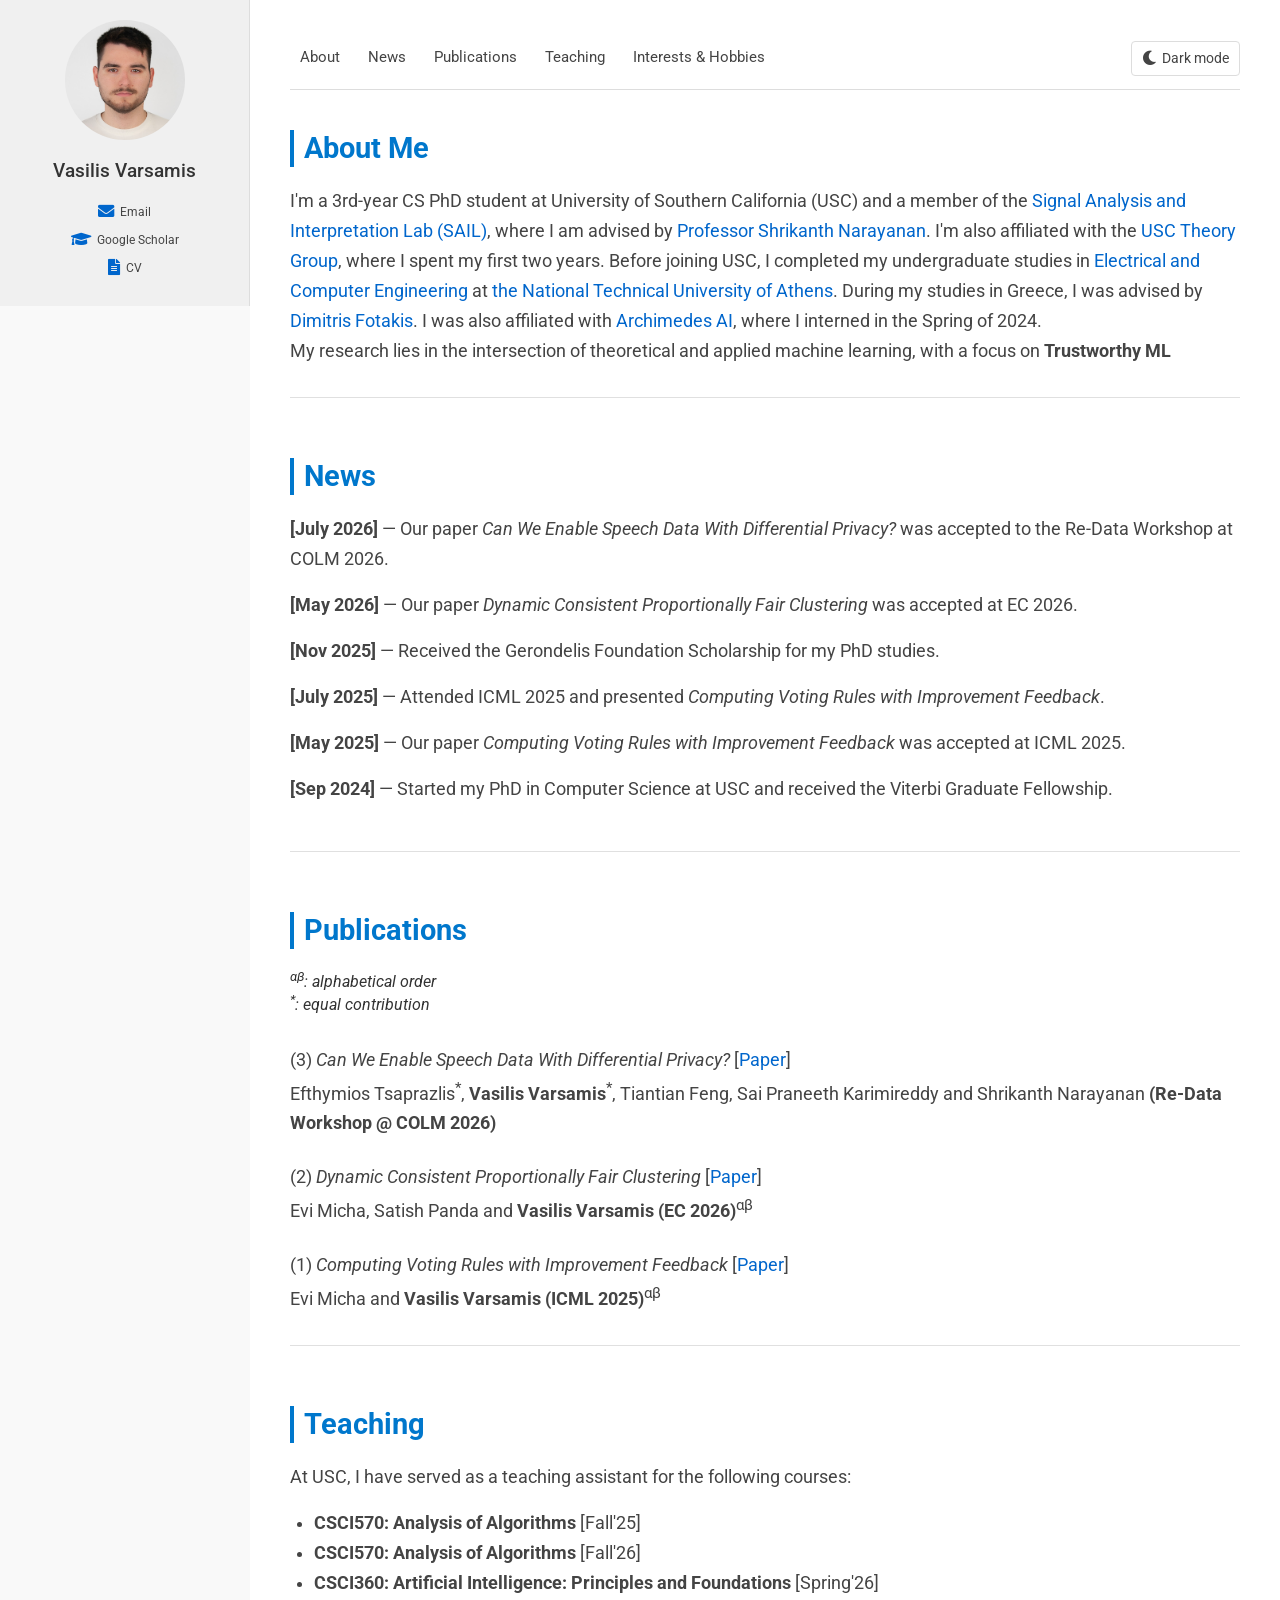
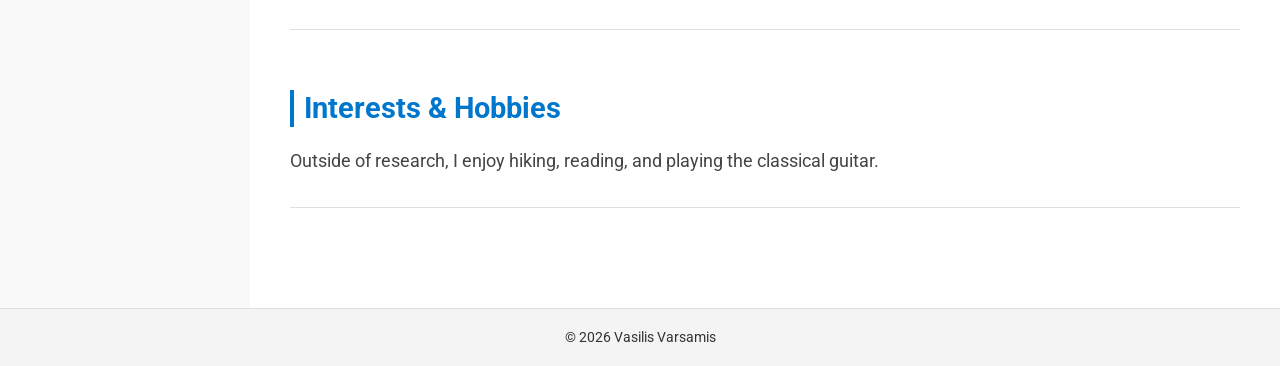
==== commit d4899cd2: "dynamic year update" ====
--- a/index.html
+++ b/index.html
@@ -171,10 +171,11 @@
 </div>
 
 <footer>
-  <p>&copy; 2025 Vasilis Varsamis</p>
+  <p>&copy; <span id="year">2026</span> Vasilis Varsamis</p>
 </footer>
 
 <script>
+  document.getElementById('year').textContent = new Date().getFullYear();
   const themeToggle = document.querySelector('.theme-toggle');
   const savedTheme = localStorage.getItem('theme');
 
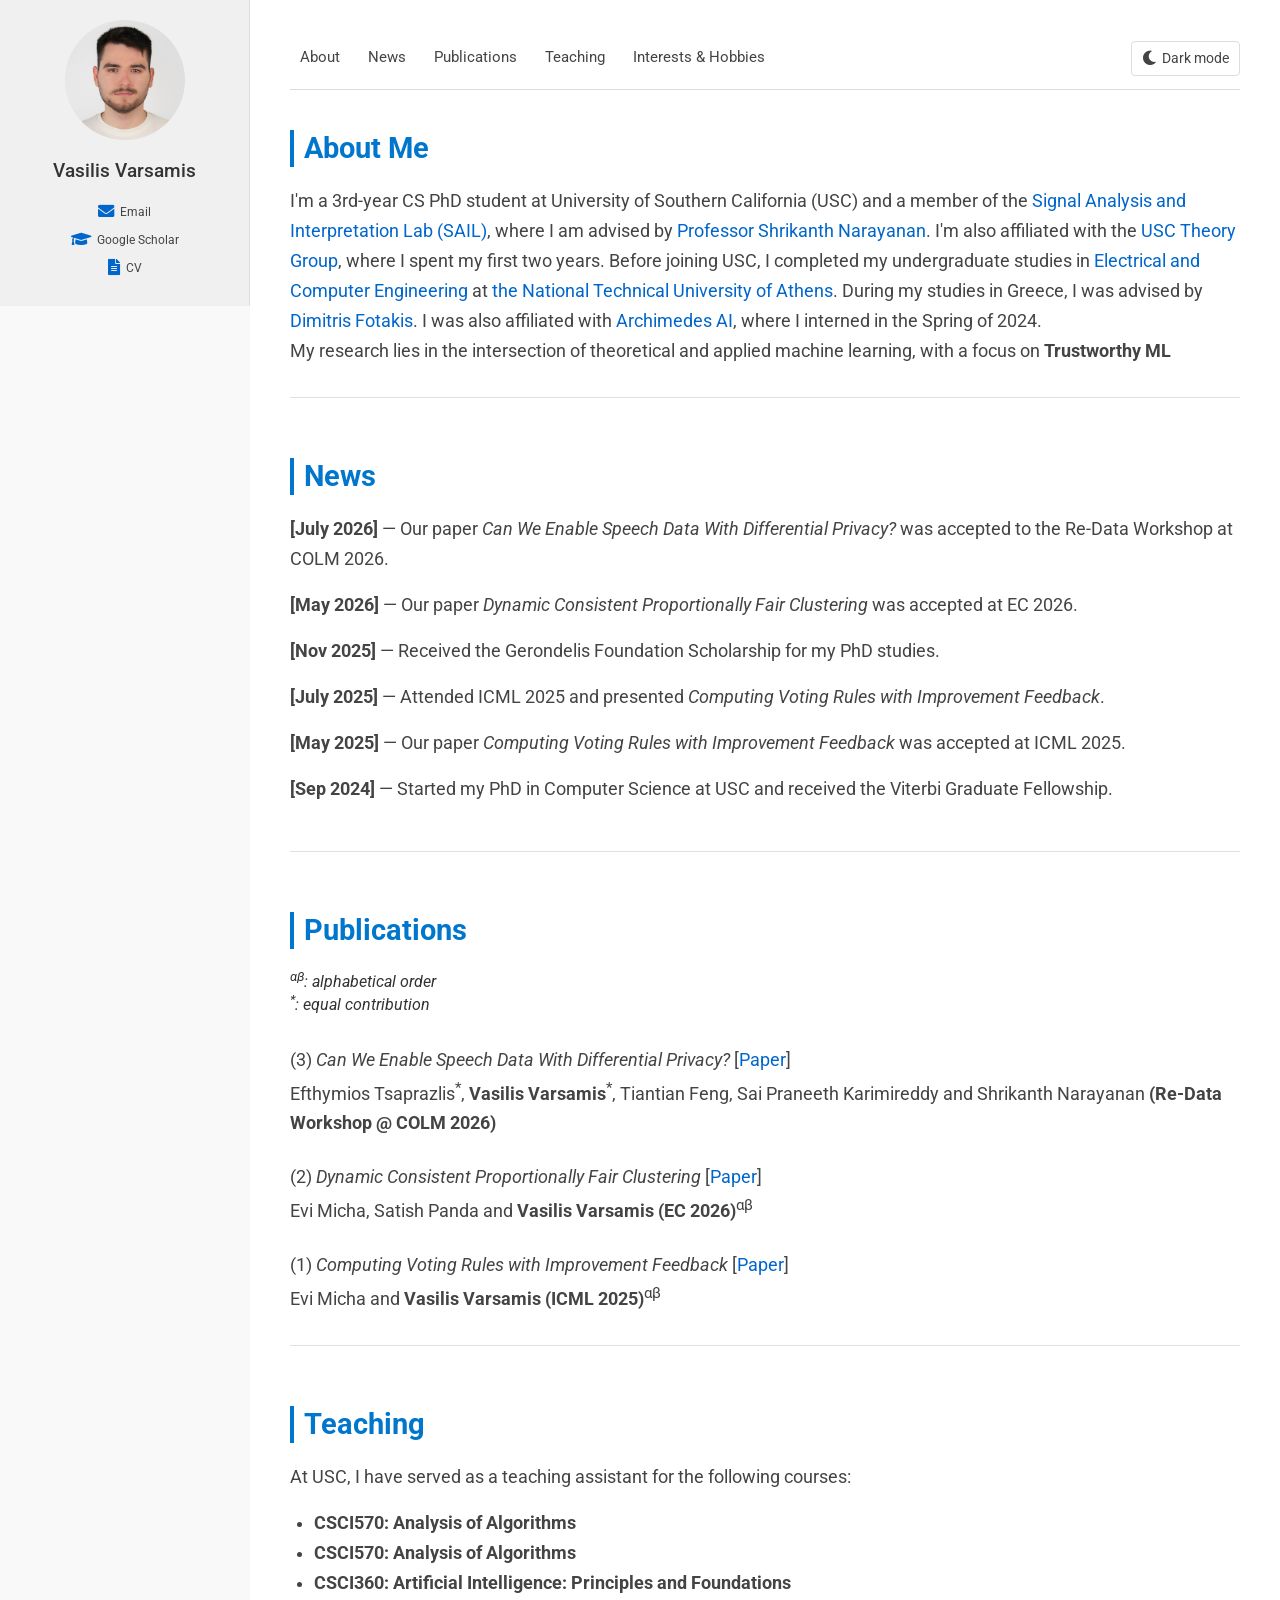
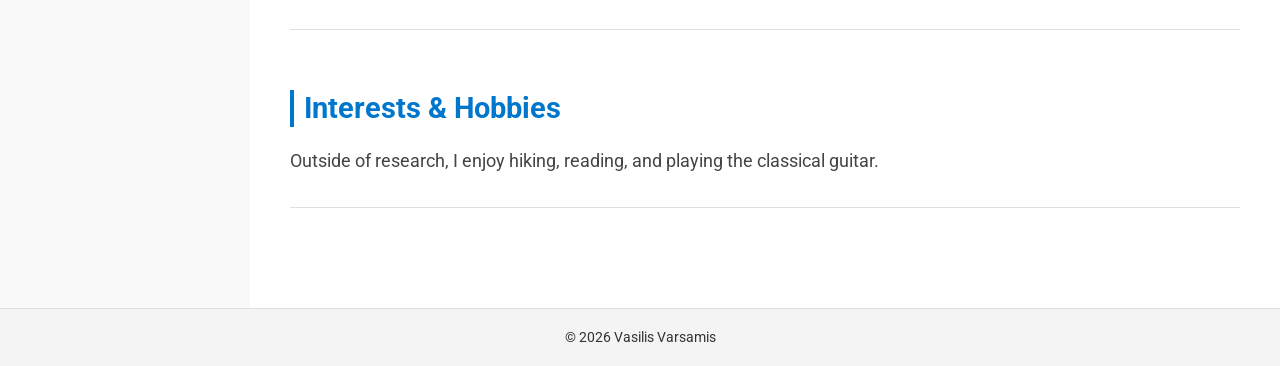
==== commit 706d940a: "made dates dynamic" ====
--- a/index.html
+++ b/index.html
@@ -58,7 +58,7 @@
       </div>
       <div class="section-body">
         <p class="section-text">
-          I'm a 3rd-year CS PhD student at University of Southern California (USC) and a member of the <a href="https://sail.usc.edu/">Signal Analysis and Interpretation Lab (SAIL)</a>, where I am advised by <a href="https://sail.usc.edu/people/shri.html">Professor Shrikanth Narayanan</a>.
+          I'm a <span id="phd-year">3rd</span>-year CS PhD student at University of Southern California (USC) and a member of the <a href="https://sail.usc.edu/">Signal Analysis and Interpretation Lab (SAIL)</a>, where I am advised by <a href="https://sail.usc.edu/people/shri.html">Professor Shrikanth Narayanan</a>.
           I'm also affiliated with the <a href="https://viterbi-web.usc.edu/~cstheory/">USC Theory Group</a>, where I spent my first two years.  Before joining USC, I completed my undergraduate studies in 
           <a href="https://www.ece.ntua.gr/en">Electrical and Computer Engineering</a> at 
           <a href="https://www.ntua.gr/en/">the National Technical University of Athens</a>. During my studies in Greece, I was advised by 
@@ -150,9 +150,9 @@
           At USC, I have served as a teaching assistant for the following courses:
         </p>
         <ul class="section-list">
-          <li class="section-text"><strong>CSCI570: Analysis of Algorithms</strong> [Fall'25]</li>
-          <li class="section-text"><strong>CSCI570: Analysis of Algorithms</strong> [Fall'26]</li>
-          <li class="section-text"><strong>CSCI360: Artificial Intelligence: Principles and Foundations</strong> [Spring'26]</li>
+          <li class="section-text"><strong>CSCI570: Analysis of Algorithms</strong> </li>
+          <li class="section-text"><strong>CSCI570: Analysis of Algorithms</strong> </li>
+          <li class="section-text"><strong>CSCI360: Artificial Intelligence: Principles and Foundations</strong> </li>
         </ul>
       </div>
     </section>
@@ -176,6 +176,13 @@
 
 <script>
   document.getElementById('year').textContent = new Date().getFullYear();
+
+  var now = new Date();
+  var n = now.getFullYear() - 2024 + (now.getMonth() >= 8 ? 1 : 0);
+  document.getElementById('phd-year').textContent =
+    n + (n === 1 ? 'st' : n === 2 ? 'nd' : n === 3 ? 'rd' : 'th');
+  
+
   const themeToggle = document.querySelector('.theme-toggle');
   const savedTheme = localStorage.getItem('theme');
 
